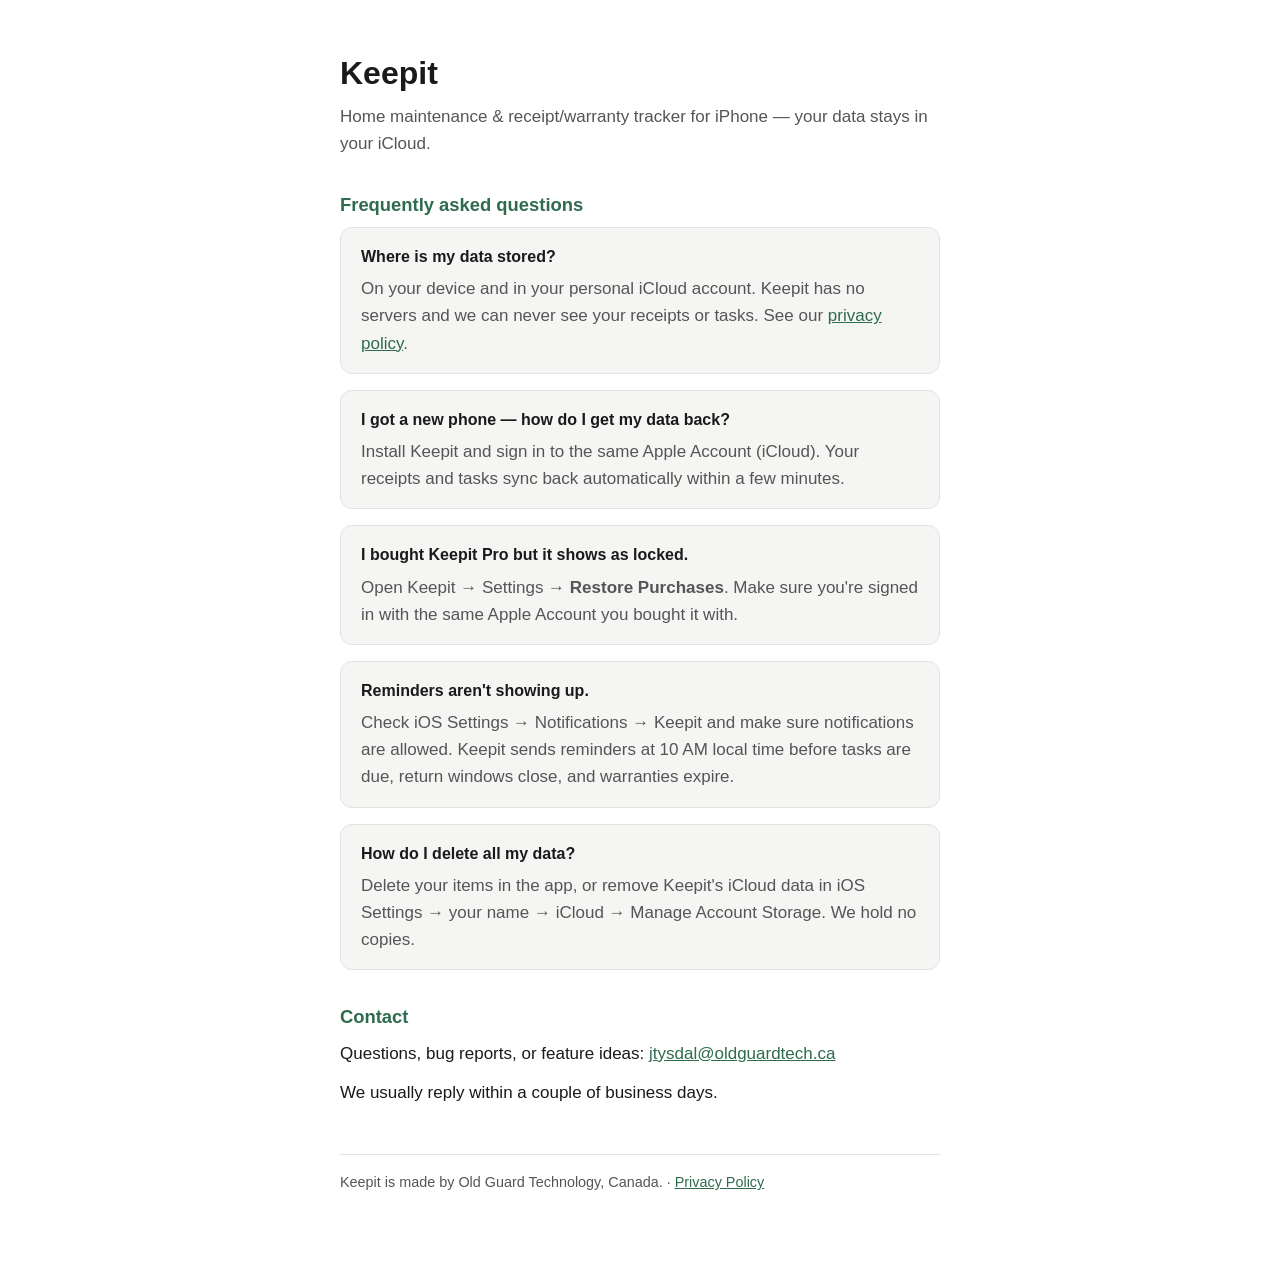
==== index.html @ 856f23ae "Keepit website: support page + privacy policy Co-Authored-By: Claude Fable 5 <noreply@anthropic.com>" ====
<!DOCTYPE html>
<html lang="en">
<head>
<meta charset="utf-8">
<meta name="viewport" content="width=device-width, initial-scale=1">
<title>Keepit — Support</title>
<meta name="description" content="Support for Keepit, the home maintenance and receipt/warranty tracker for iPhone.">
<style>
  :root {
    --bg: #ffffff; --fg: #1a1a1a; --muted: #555; --card: #f5f5f4;
    --accent: #2f6b4f; --border: #e2e2e0;
  }
  @media (prefers-color-scheme: dark) {
    :root { --bg: #131313; --fg: #ececec; --muted: #a0a0a0; --card: #1e1e1e;
            --accent: #6fbf94; --border: #2c2c2c; }
  }
  * { box-sizing: border-box; margin: 0; padding: 0; }
  body { background: var(--bg); color: var(--fg);
         font: 17px/1.6 -apple-system, BlinkMacSystemFont, "Segoe UI", Roboto, sans-serif; }
  main { max-width: 640px; margin: 0 auto; padding: 3rem 1.25rem 4rem; }
  h1 { font-size: 2rem; margin-bottom: .25rem; }
  .tagline { color: var(--muted); margin-bottom: 2rem; }
  h2 { font-size: 1.15rem; margin: 2rem 0 .5rem; color: var(--accent); }
  p { margin-bottom: .75rem; }
  .card { background: var(--card); border: 1px solid var(--border);
          border-radius: 12px; padding: 1rem 1.25rem; margin-bottom: 1rem; }
  .card h3 { font-size: 1rem; margin-bottom: .35rem; }
  .card p { margin-bottom: 0; color: var(--muted); }
  a { color: var(--accent); }
  footer { margin-top: 3rem; padding-top: 1rem; border-top: 1px solid var(--border);
           color: var(--muted); font-size: .9rem; }
</style>
</head>
<body>
<main>
  <h1>Keepit</h1>
  <p class="tagline">Home maintenance &amp; receipt/warranty tracker for iPhone — your data stays in your iCloud.</p>

  <h2>Frequently asked questions</h2>

  <div class="card">
    <h3>Where is my data stored?</h3>
    <p>On your device and in your personal iCloud account. Keepit has no servers and we can never see your receipts or tasks. See our <a href="privacy/">privacy policy</a>.</p>
  </div>

  <div class="card">
    <h3>I got a new phone — how do I get my data back?</h3>
    <p>Install Keepit and sign in to the same Apple Account (iCloud). Your receipts and tasks sync back automatically within a few minutes.</p>
  </div>

  <div class="card">
    <h3>I bought Keepit Pro but it shows as locked.</h3>
    <p>Open Keepit → Settings → <strong>Restore Purchases</strong>. Make sure you're signed in with the same Apple Account you bought it with.</p>
  </div>

  <div class="card">
    <h3>Reminders aren't showing up.</h3>
    <p>Check iOS Settings → Notifications → Keepit and make sure notifications are allowed. Keepit sends reminders at 10&nbsp;AM local time before tasks are due, return windows close, and warranties expire.</p>
  </div>

  <div class="card">
    <h3>How do I delete all my data?</h3>
    <p>Delete your items in the app, or remove Keepit's iCloud data in iOS Settings → your name → iCloud → Manage Account Storage. We hold no copies.</p>
  </div>

  <h2>Contact</h2>
  <p>Questions, bug reports, or feature ideas: <a href="mailto:jtysdal@oldguardtech.ca">jtysdal@oldguardtech.ca</a></p>
  <p>We usually reply within a couple of business days.</p>

  <footer>
    <p>Keepit is made by Old Guard Technology, Canada. · <a href="privacy/">Privacy Policy</a></p>
  </footer>
</main>
</body>
</html>
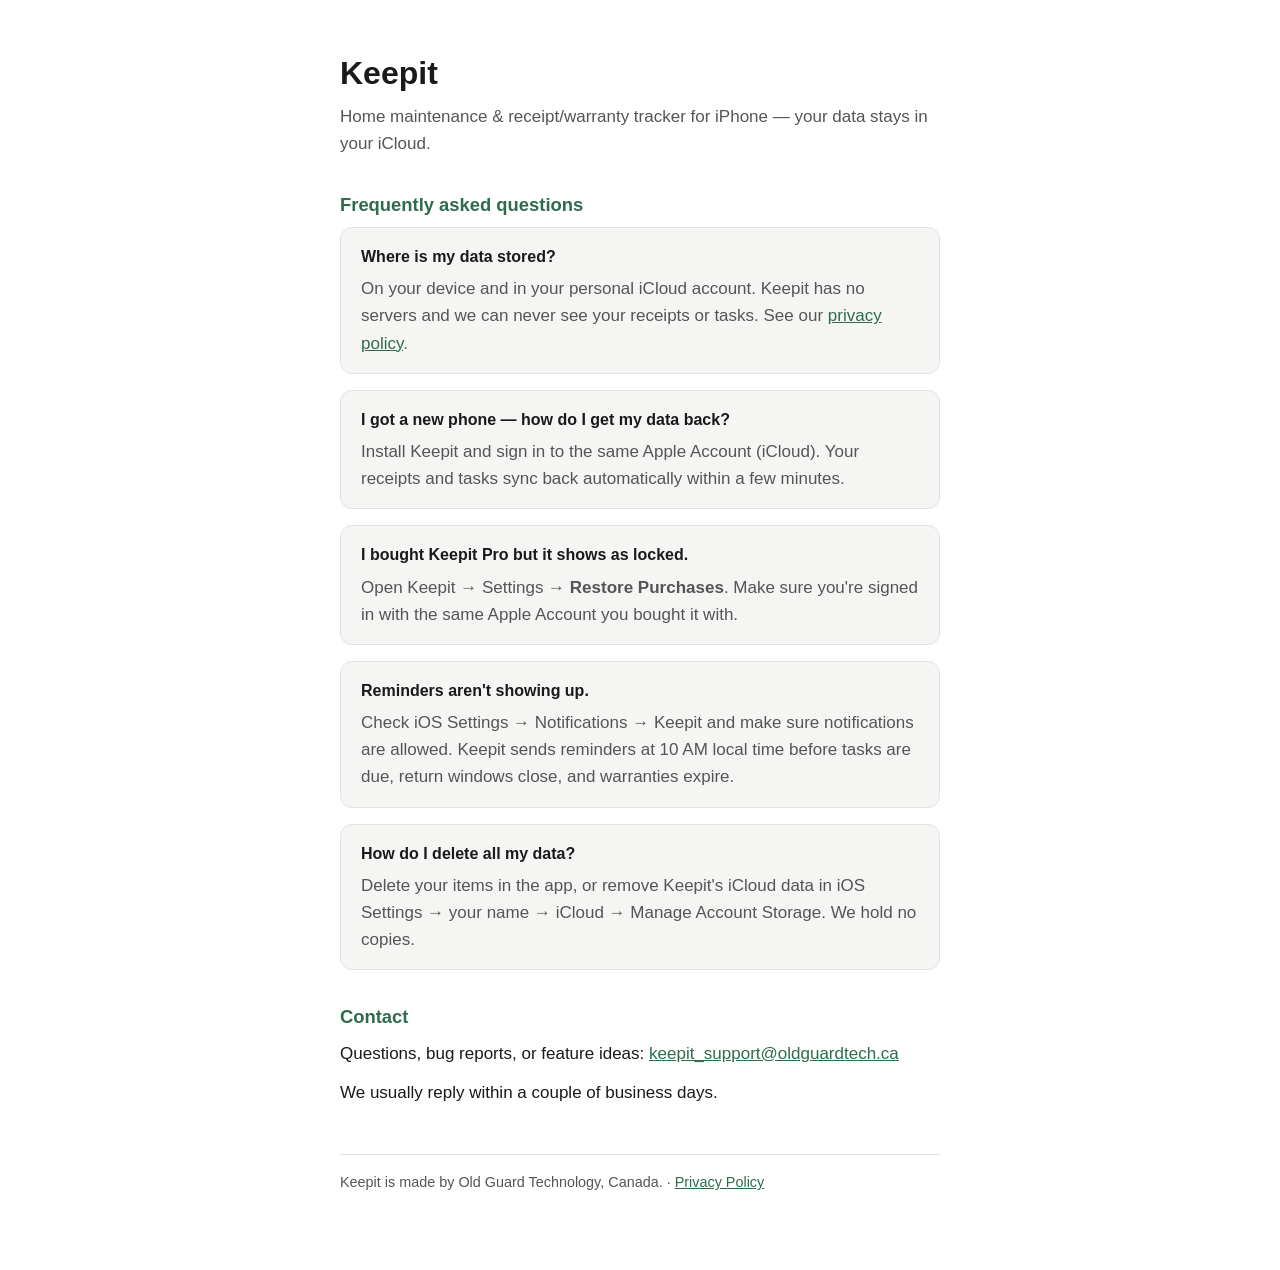
==== commit 46a31eea: "Use dedicated contact emails: privacy@ and keepit_support@ Co-Authored-By: Claude Fable 5 <noreply@a" ====
--- a/index.html
+++ b/index.html
@@ -64,7 +64,7 @@
   </div>
 
   <h2>Contact</h2>
-  <p>Questions, bug reports, or feature ideas: <a href="mailto:jtysdal@oldguardtech.ca">jtysdal@oldguardtech.ca</a></p>
+  <p>Questions, bug reports, or feature ideas: <a href="mailto:keepit_support@oldguardtech.ca">keepit_support@oldguardtech.ca</a></p>
   <p>We usually reply within a couple of business days.</p>
 
   <footer>
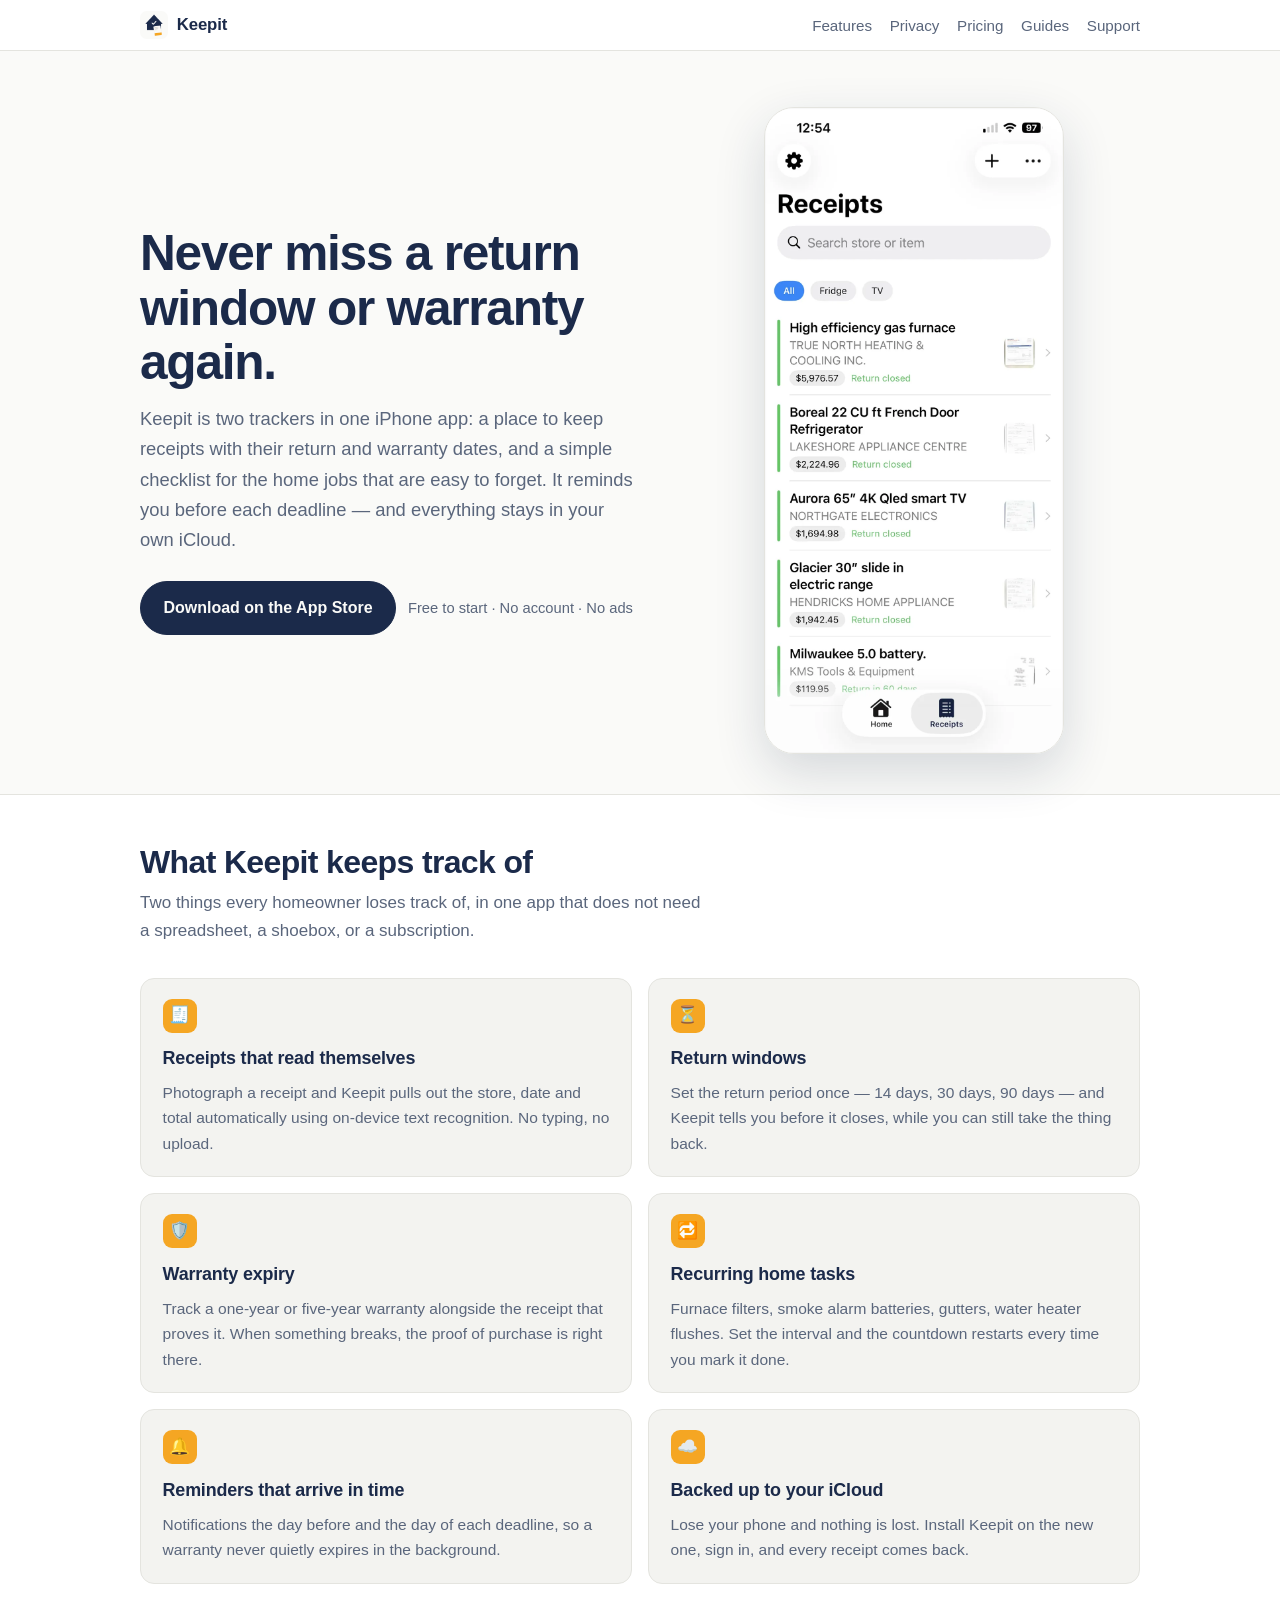
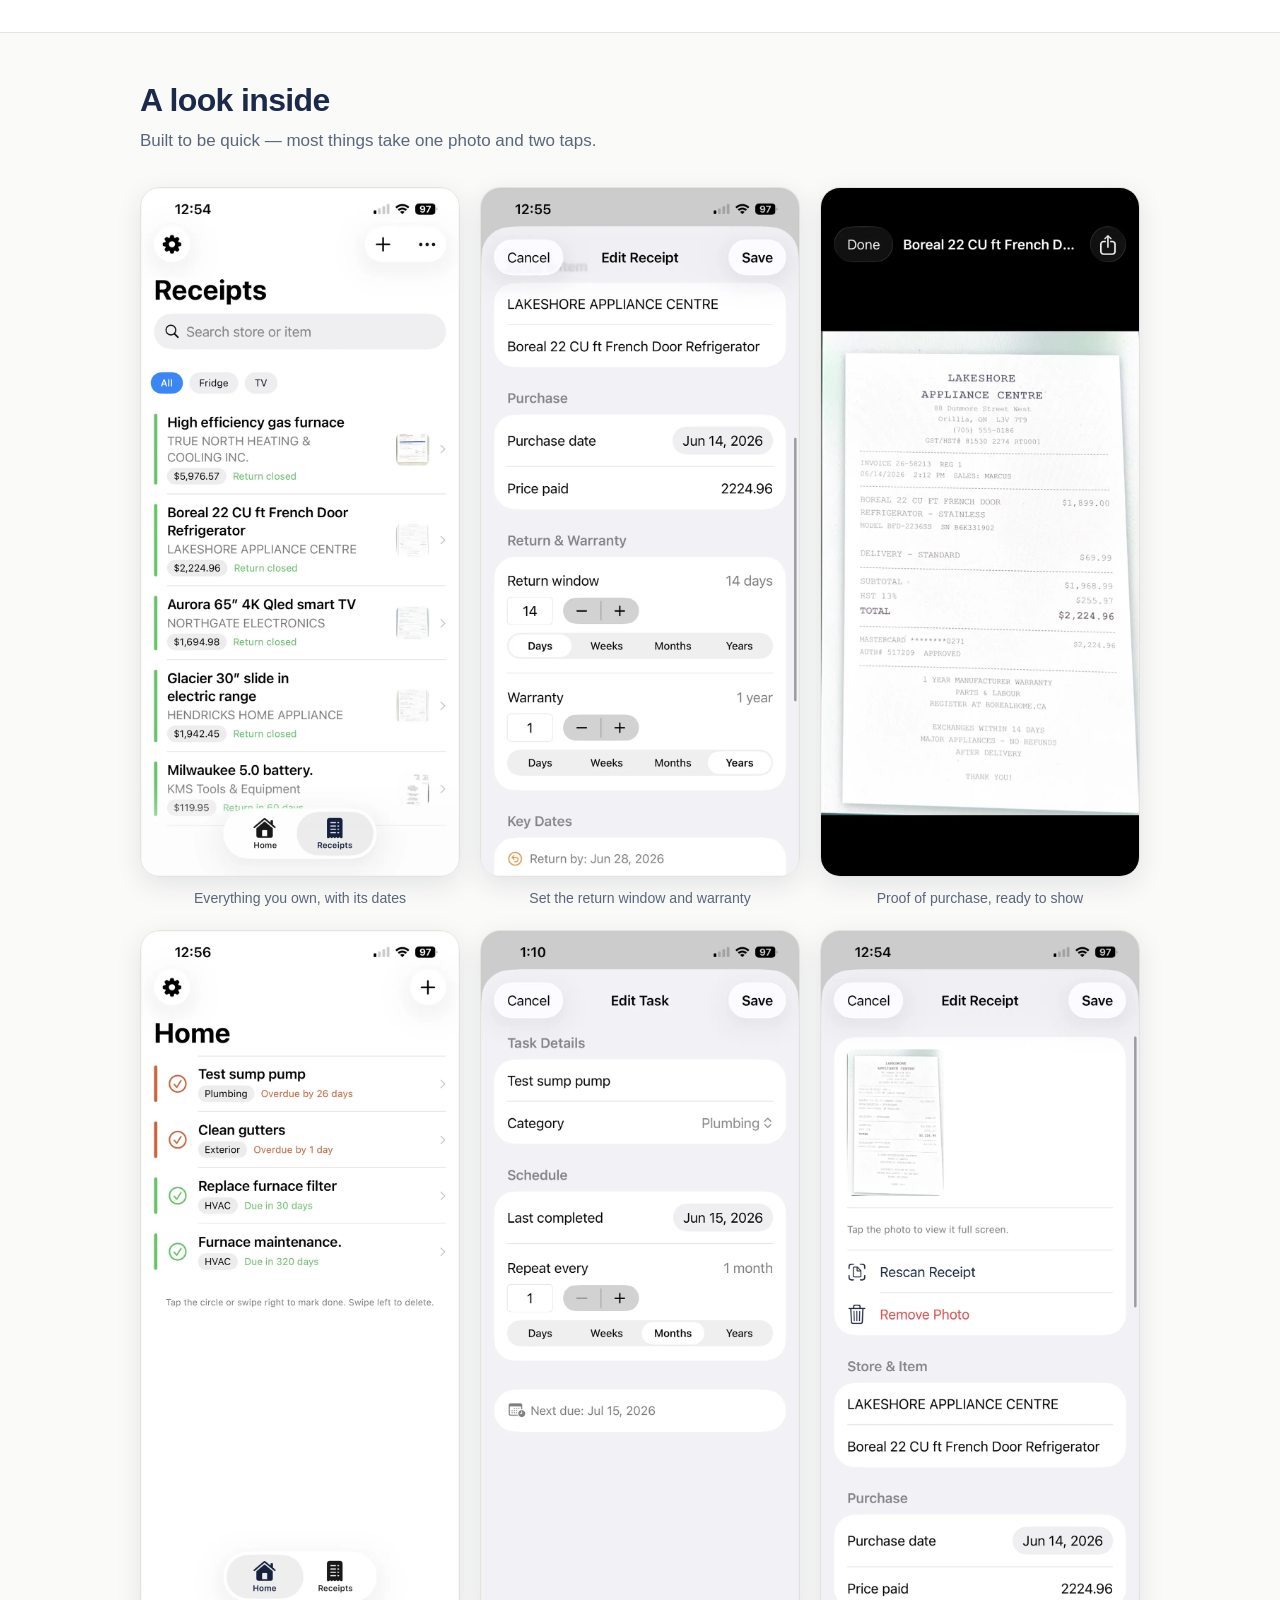
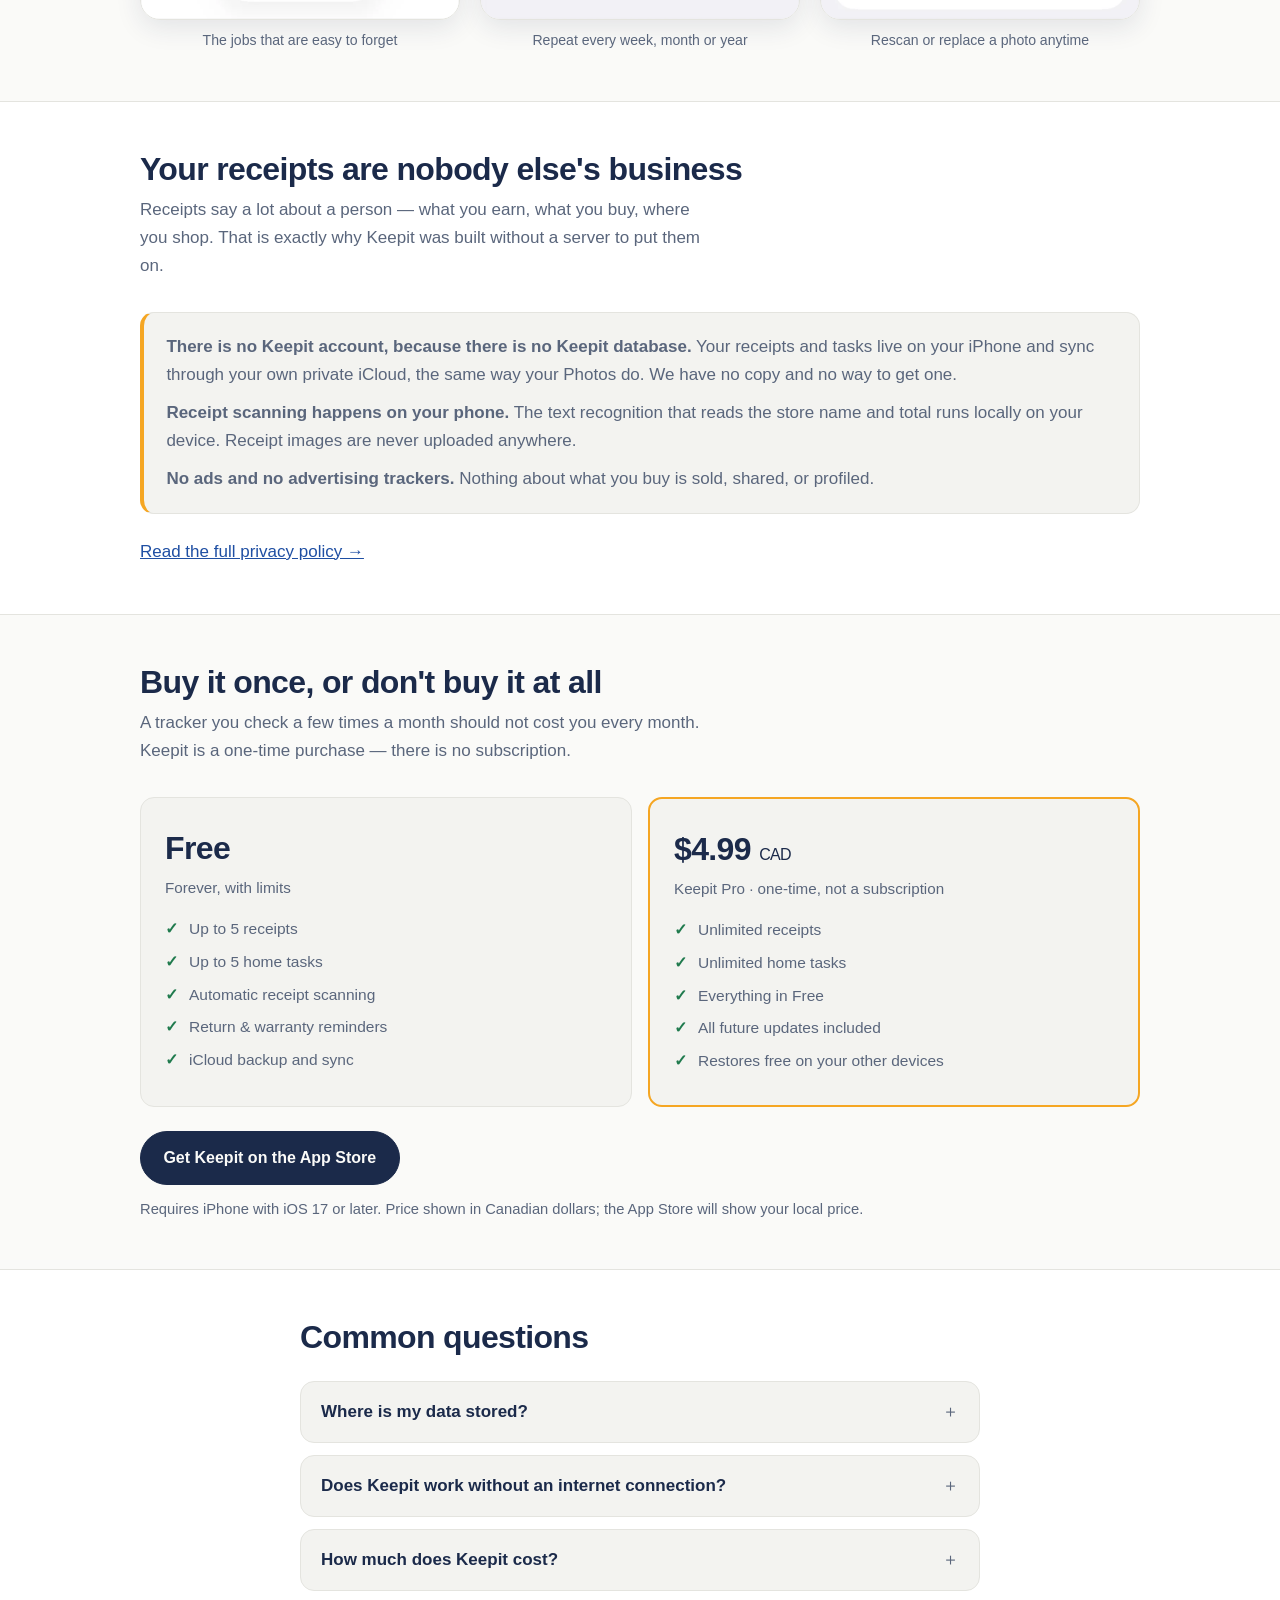
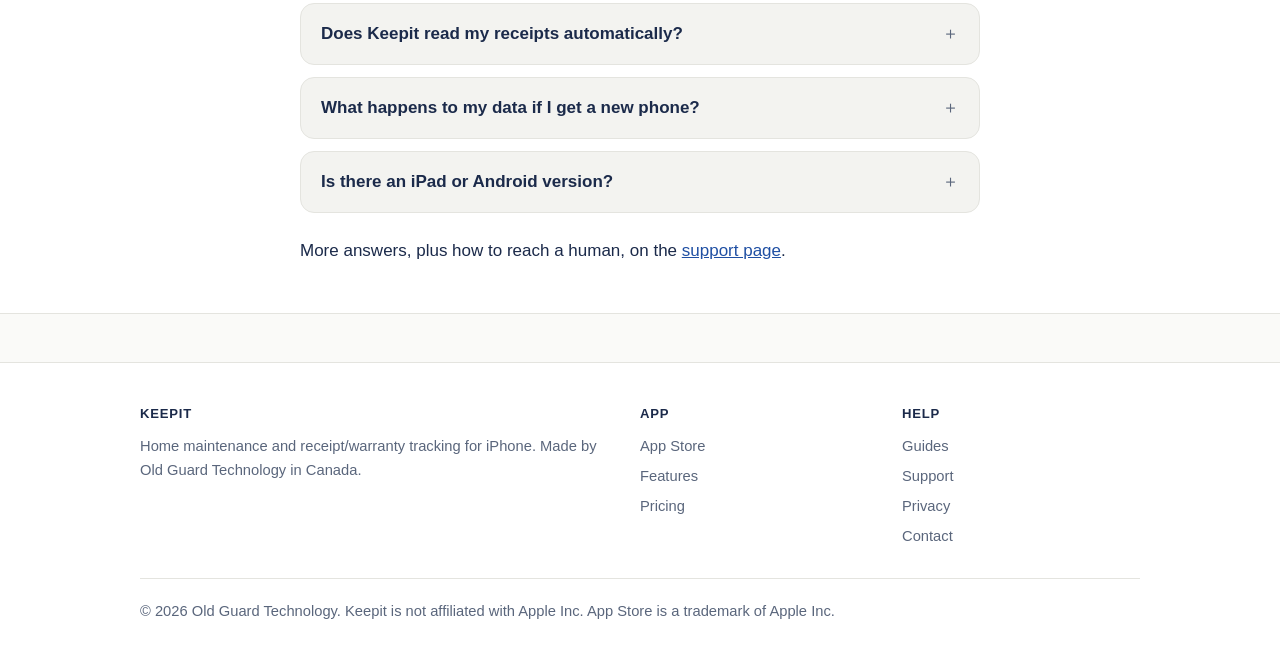
==== commit ba294369: "Rebuild the site as a product landing page with an SEO guides section The site was a single support " ====
--- a/index.html
+++ b/index.html
@@ -3,73 +3,384 @@
 <head>
 <meta charset="utf-8">
 <meta name="viewport" content="width=device-width, initial-scale=1">
-<title>Keepit — Support</title>
-<meta name="description" content="Support for Keepit, the home maintenance and receipt/warranty tracker for iPhone.">
-<style>
-  :root {
-    --bg: #ffffff; --fg: #1a1a1a; --muted: #555; --card: #f5f5f4;
-    --accent: #2f6b4f; --border: #e2e2e0;
-  }
-  @media (prefers-color-scheme: dark) {
-    :root { --bg: #131313; --fg: #ececec; --muted: #a0a0a0; --card: #1e1e1e;
-            --accent: #6fbf94; --border: #2c2c2c; }
-  }
-  * { box-sizing: border-box; margin: 0; padding: 0; }
-  body { background: var(--bg); color: var(--fg);
-         font: 17px/1.6 -apple-system, BlinkMacSystemFont, "Segoe UI", Roboto, sans-serif; }
-  main { max-width: 640px; margin: 0 auto; padding: 3rem 1.25rem 4rem; }
-  h1 { font-size: 2rem; margin-bottom: .25rem; }
-  .tagline { color: var(--muted); margin-bottom: 2rem; }
-  h2 { font-size: 1.15rem; margin: 2rem 0 .5rem; color: var(--accent); }
-  p { margin-bottom: .75rem; }
-  .card { background: var(--card); border: 1px solid var(--border);
-          border-radius: 12px; padding: 1rem 1.25rem; margin-bottom: 1rem; }
-  .card h3 { font-size: 1rem; margin-bottom: .35rem; }
-  .card p { margin-bottom: 0; color: var(--muted); }
-  a { color: var(--accent); }
-  footer { margin-top: 3rem; padding-top: 1rem; border-top: 1px solid var(--border);
-           color: var(--muted); font-size: .9rem; }
-</style>
+
+<title>Keepit — Home Maintenance &amp; Receipt Warranty Tracker for iPhone</title>
+<meta name="description" content="Keepit tracks your receipts, return windows, warranty expiry dates and home maintenance tasks on iPhone — and reminds you before each deadline. Everything stays in your own iCloud. Free to start.">
+<link rel="canonical" href="https://snogix.github.io/keepit-site/">
+
+<meta name="apple-itunes-app" content="app-id=6780991390">
+<meta name="theme-color" content="#1b2a4a">
+
+<meta property="og:type" content="website">
+<meta property="og:site_name" content="Keepit">
+<meta property="og:title" content="Keepit — Home &amp; Receipt Tracker for iPhone">
+<meta property="og:description" content="Snap a receipt, set it, and Keepit reminds you before the return window closes or the warranty runs out. Your data stays in your own iCloud.">
+<meta property="og:url" content="https://snogix.github.io/keepit-site/">
+<meta property="og:image" content="https://snogix.github.io/keepit-site/assets/img/og-image.png">
+<meta property="og:image:width" content="1200">
+<meta property="og:image:height" content="630">
+<meta property="og:image:alt" content="Keepit — Home &amp; Receipt Tracker for iPhone">
+
+<meta name="twitter:card" content="summary_large_image">
+<meta name="twitter:title" content="Keepit — Home &amp; Receipt Tracker for iPhone">
+<meta name="twitter:description" content="Never miss a return window, warranty expiry, or furnace filter again.">
+<meta name="twitter:image" content="https://snogix.github.io/keepit-site/assets/img/og-image.png">
+
+<link rel="icon" href="assets/img/icon-192.png" sizes="192x192">
+<link rel="apple-touch-icon" href="assets/img/icon-180.png">
+<link rel="stylesheet" href="assets/css/site.css">
+
+<script type="application/ld+json">
+{
+  "@context": "https://schema.org",
+  "@graph": [
+    {
+      "@type": "SoftwareApplication",
+      "name": "Keepit: Home & Receipt Tracker",
+      "operatingSystem": "iOS 17.0 or later",
+      "applicationCategory": "ProductivityApplication",
+      "url": "https://apps.apple.com/app/id6780991390",
+      "downloadUrl": "https://apps.apple.com/app/id6780991390",
+      "image": "https://snogix.github.io/keepit-site/assets/img/icon-512.png",
+      "description": "Keepit tracks receipts, return windows, warranty expiry dates and recurring home maintenance tasks on iPhone, with reminders before every deadline. All data is stored in the user's own iCloud account.",
+      "offers": [
+        { "@type": "Offer", "price": "0", "priceCurrency": "CAD", "name": "Free" },
+        { "@type": "Offer", "price": "4.99", "priceCurrency": "CAD", "name": "Keepit Pro (one-time)" }
+      ],
+      "author": {
+        "@type": "Organization",
+        "name": "Old Guard Technology",
+        "url": "https://snogix.github.io/keepit-site/"
+      }
+    },
+    {
+      "@type": "FAQPage",
+      "mainEntity": [
+        {
+          "@type": "Question",
+          "name": "Where is my data stored?",
+          "acceptedAnswer": { "@type": "Answer", "text": "On your iPhone and in your own private iCloud account. Keepit has no servers and no accounts, so nobody else - including us - can see your receipts or tasks." }
+        },
+        {
+          "@type": "Question",
+          "name": "Does Keepit work without an internet connection?",
+          "acceptedAnswer": { "@type": "Answer", "text": "Yes. Everything is stored on your device first. iCloud sync and backup happen whenever you are back online." }
+        },
+        {
+          "@type": "Question",
+          "name": "How much does Keepit cost?",
+          "acceptedAnswer": { "@type": "Answer", "text": "Keepit is free for up to 5 receipts and 5 home tasks. Keepit Pro removes both limits for a single one-time purchase of $4.99 CAD - there is no subscription." }
+        },
+        {
+          "@type": "Question",
+          "name": "Does Keepit read my receipts automatically?",
+          "acceptedAnswer": { "@type": "Answer", "text": "Yes. Photograph a receipt and Keepit uses on-device text recognition to pull out the store name, date and total. The scanning happens entirely on your iPhone - no image is ever uploaded." }
+        },
+        {
+          "@type": "Question",
+          "name": "What happens to my data if I get a new phone?",
+          "acceptedAnswer": { "@type": "Answer", "text": "Install Keepit and sign in to the same Apple Account. Your receipts and tasks sync back down from iCloud automatically within a few minutes." }
+        }
+      ]
+    }
+  ]
+}
+</script>
 </head>
 <body>
-<main>
-  <h1>Keepit</h1>
-  <p class="tagline">Home maintenance &amp; receipt/warranty tracker for iPhone — your data stays in your iCloud.</p>
-
-  <h2>Frequently asked questions</h2>
-
-  <div class="card">
-    <h3>Where is my data stored?</h3>
-    <p>On your device and in your personal iCloud account. Keepit has no servers and we can never see your receipts or tasks. See our <a href="privacy/">privacy policy</a>.</p>
+<a class="skip" href="#main">Skip to content</a>
+
+<header class="site-header">
+  <div class="wrap-wide">
+    <a class="brand" href="./">
+      <img src="assets/img/icon-192.png" alt="" width="28" height="28">
+      Keepit
+    </a>
+    <nav class="site-nav" aria-label="Main">
+      <a href="#features">Features</a>
+      <a href="#privacy">Privacy</a>
+      <a href="#pricing">Pricing</a>
+      <a href="guides/">Guides</a>
+      <a href="support/">Support</a>
+    </nav>
   </div>
-
-  <div class="card">
-    <h3>I got a new phone — how do I get my data back?</h3>
-    <p>Install Keepit and sign in to the same Apple Account (iCloud). Your receipts and tasks sync back automatically within a few minutes.</p>
+</header>
+
+<main id="main">
+
+  <!-- ================= HERO ================= -->
+  <div class="hero">
+    <div class="wrap-wide hero-grid">
+      <div>
+        <h1>Never miss a return window or warranty again.</h1>
+        <p class="lede">
+          Keepit is two trackers in one iPhone app: a place to keep receipts with
+          their return and warranty dates, and a simple checklist for the home jobs
+          that are easy to forget. It reminds you before each deadline — and
+          everything stays in your own iCloud.
+        </p>
+        <div class="btn-row">
+          <a class="btn" href="https://apps.apple.com/app/id6780991390">Download on the App Store</a>
+          <span class="price-note">Free to start · No account · No ads</span>
+        </div>
+      </div>
+      <div>
+        <img class="hero-shot" src="assets/img/01-receipt-list.webp"
+             width="900" height="1947" fetchpriority="high"
+             alt="The Keepit receipts screen, listing a furnace, refrigerator, TV and range with prices and return status.">
+      </div>
+    </div>
   </div>
 
-  <div class="card">
-    <h3>I bought Keepit Pro but it shows as locked.</h3>
-    <p>Open Keepit → Settings → <strong>Restore Purchases</strong>. Make sure you're signed in with the same Apple Account you bought it with.</p>
+  <!-- ================= FEATURES ================= -->
+  <section id="features" class="section-alt">
+    <div class="wrap-wide">
+      <h2>What Keepit keeps track of</h2>
+      <p class="section-lede">
+        Two things every homeowner loses track of, in one app that does not need a
+        spreadsheet, a shoebox, or a subscription.
+      </p>
+
+      <div class="features">
+        <div class="feature">
+          <div class="ico" aria-hidden="true">🧾</div>
+          <h3>Receipts that read themselves</h3>
+          <p>Photograph a receipt and Keepit pulls out the store, date and total
+             automatically using on-device text recognition. No typing, no upload.</p>
+        </div>
+        <div class="feature">
+          <div class="ico" aria-hidden="true">⏳</div>
+          <h3>Return windows</h3>
+          <p>Set the return period once — 14 days, 30 days, 90 days — and Keepit
+             tells you before it closes, while you can still take the thing back.</p>
+        </div>
+        <div class="feature">
+          <div class="ico" aria-hidden="true">🛡️</div>
+          <h3>Warranty expiry</h3>
+          <p>Track a one-year or five-year warranty alongside the receipt that
+             proves it. When something breaks, the proof of purchase is right there.</p>
+        </div>
+        <div class="feature">
+          <div class="ico" aria-hidden="true">🔁</div>
+          <h3>Recurring home tasks</h3>
+          <p>Furnace filters, smoke alarm batteries, gutters, water heater flushes.
+             Set the interval and the countdown restarts every time you mark it done.</p>
+        </div>
+        <div class="feature">
+          <div class="ico" aria-hidden="true">🔔</div>
+          <h3>Reminders that arrive in time</h3>
+          <p>Notifications the day before and the day of each deadline, so a warranty
+             never quietly expires in the background.</p>
+        </div>
+        <div class="feature">
+          <div class="ico" aria-hidden="true">☁️</div>
+          <h3>Backed up to your iCloud</h3>
+          <p>Lose your phone and nothing is lost. Install Keepit on the new one, sign
+             in, and every receipt comes back.</p>
+        </div>
+      </div>
+    </div>
+  </section>
+
+  <!-- ================= SCREENSHOTS ================= -->
+  <section>
+    <div class="wrap-wide">
+      <h2>A look inside</h2>
+      <p class="section-lede">Built to be quick — most things take one photo and two taps.</p>
+
+      <div class="shots">
+        <figure class="shot">
+          <img src="assets/img/01-receipt-list.webp" width="900" height="1947" loading="lazy"
+               alt="Receipt list showing purchases with prices and return status.">
+          <figcaption>Everything you own, with its dates</figcaption>
+        </figure>
+        <figure class="shot">
+          <img src="assets/img/05-warranty-return.webp" width="900" height="1947" loading="lazy"
+               alt="Editing a receipt to set a 14 day return window and a one year warranty.">
+          <figcaption>Set the return window and warranty</figcaption>
+        </figure>
+        <figure class="shot">
+          <img src="assets/img/02-proof-of-purchase-viewer.webp" width="900" height="1947" loading="lazy"
+               alt="Full screen receipt photo viewer showing a scanned store receipt.">
+          <figcaption>Proof of purchase, ready to show</figcaption>
+        </figure>
+        <figure class="shot">
+          <img src="assets/img/03-home-tasks.webp" width="900" height="1947" loading="lazy"
+               alt="Home maintenance task list showing sump pump, gutters and furnace filter jobs.">
+          <figcaption>The jobs that are easy to forget</figcaption>
+        </figure>
+        <figure class="shot">
+          <img src="assets/img/06-recurrence-picker.webp" width="900" height="1947" loading="lazy"
+               alt="Choosing how often a task repeats, in days, weeks, months or years.">
+          <figcaption>Repeat every week, month or year</figcaption>
+        </figure>
+        <figure class="shot">
+          <img src="assets/img/04-receipt-photo-rescan.webp" width="900" height="1947" loading="lazy"
+               alt="Rescanning the photo attached to a saved receipt.">
+          <figcaption>Rescan or replace a photo anytime</figcaption>
+        </figure>
+      </div>
+    </div>
+  </section>
+
+  <!-- ================= PRIVACY ================= -->
+  <section id="privacy" class="section-alt">
+    <div class="wrap-wide">
+      <h2>Your receipts are nobody else's business</h2>
+      <p class="section-lede">
+        Receipts say a lot about a person — what you earn, what you buy, where you
+        shop. That is exactly why Keepit was built without a server to put them on.
+      </p>
+
+      <div class="callout">
+        <p><strong>There is no Keepit account, because there is no Keepit database.</strong>
+           Your receipts and tasks live on your iPhone and sync through your own
+           private iCloud, the same way your Photos do. We have no copy and no way
+           to get one.</p>
+        <p><strong>Receipt scanning happens on your phone.</strong> The text
+           recognition that reads the store name and total runs locally on your
+           device. Receipt images are never uploaded anywhere.</p>
+        <p><strong>No ads and no advertising trackers.</strong> Nothing about what
+           you buy is sold, shared, or profiled.</p>
+      </div>
+
+      <p><a href="privacy/">Read the full privacy policy →</a></p>
+    </div>
+  </section>
+
+  <!-- ================= PRICING ================= -->
+  <section id="pricing">
+    <div class="wrap-wide">
+      <h2>Buy it once, or don't buy it at all</h2>
+      <p class="section-lede">
+        A tracker you check a few times a month should not cost you every month.
+        Keepit is a one-time purchase — there is no subscription.
+      </p>
+
+      <div class="tiers">
+        <div class="tier">
+          <div class="amount">Free</div>
+          <div class="per">Forever, with limits</div>
+          <ul>
+            <li>Up to 5 receipts</li>
+            <li>Up to 5 home tasks</li>
+            <li>Automatic receipt scanning</li>
+            <li>Return &amp; warranty reminders</li>
+            <li>iCloud backup and sync</li>
+          </ul>
+        </div>
+        <div class="tier featured">
+          <div class="amount">$4.99 <span style="font-size:1rem;font-weight:500;">CAD</span></div>
+          <div class="per">Keepit Pro · one-time, not a subscription</div>
+          <ul>
+            <li>Unlimited receipts</li>
+            <li>Unlimited home tasks</li>
+            <li>Everything in Free</li>
+            <li>All future updates included</li>
+            <li>Restores free on your other devices</li>
+          </ul>
+        </div>
+      </div>
+
+      <p style="margin-top:1.5rem;">
+        <a class="btn" href="https://apps.apple.com/app/id6780991390">Get Keepit on the App Store</a>
+      </p>
+      <p class="price-note" style="margin-top:.75rem;">
+        Requires iPhone with iOS 17 or later. Price shown in Canadian dollars; the
+        App Store will show your local price.
+      </p>
+    </div>
+  </section>
+
+  <!-- ================= FAQ ================= -->
+  <section class="section-alt">
+    <div class="wrap">
+      <h2>Common questions</h2>
+      <div class="faq" style="margin-top:1.5rem;">
+
+        <details>
+          <summary>Where is my data stored?</summary>
+          <div class="body"><p>On your iPhone and in your own private iCloud account.
+            Keepit has no servers and no accounts, so nobody else — including us —
+            can see your receipts or tasks.</p></div>
+        </details>
+
+        <details>
+          <summary>Does Keepit work without an internet connection?</summary>
+          <div class="body"><p>Yes. Everything is stored on your device first.
+            iCloud sync and backup happen whenever you are back online.</p></div>
+        </details>
+
+        <details>
+          <summary>How much does Keepit cost?</summary>
+          <div class="body"><p>Keepit is free for up to 5 receipts and 5 home tasks.
+            Keepit Pro removes both limits for a single one-time purchase of $4.99 CAD.
+            There is no subscription and no recurring charge.</p></div>
+        </details>
+
+        <details>
+          <summary>Does Keepit read my receipts automatically?</summary>
+          <div class="body"><p>Yes. Photograph a receipt and Keepit uses on-device
+            text recognition to pull out the store name, date and total. The scanning
+            happens entirely on your iPhone — no image is ever uploaded. You can
+            always correct anything it gets wrong.</p></div>
+        </details>
+
+        <details>
+          <summary>What happens to my data if I get a new phone?</summary>
+          <div class="body"><p>Install Keepit and sign in to the same Apple Account.
+            Your receipts and tasks sync back down from iCloud automatically within a
+            few minutes.</p></div>
+        </details>
+
+        <details>
+          <summary>Is there an iPad or Android version?</summary>
+          <div class="body"><p>Keepit is iPhone-only today. iPad support is the next
+            major update. There is no Android version planned — Keepit relies on
+            iCloud and Apple's on-device text recognition to keep your data private.</p></div>
+        </details>
+
+      </div>
+      <p style="margin-top:1.5rem;">
+        More answers, plus how to reach a human, on the
+        <a href="support/">support page</a>.
+      </p>
+    </div>
+  </section>
+
+</main>
+
+<footer class="site-footer">
+  <div class="wrap-wide">
+    <div class="cols">
+      <div>
+        <h4>Keepit</h4>
+        <p>Home maintenance and receipt/warranty tracking for iPhone.
+           Made by Old Guard Technology in Canada.</p>
+      </div>
+      <div>
+        <h4>App</h4>
+        <ul>
+          <li><a href="https://apps.apple.com/app/id6780991390">App Store</a></li>
+          <li><a href="#features">Features</a></li>
+          <li><a href="#pricing">Pricing</a></li>
+        </ul>
+      </div>
+      <div>
+        <h4>Help</h4>
+        <ul>
+          <li><a href="guides/">Guides</a></li>
+          <li><a href="support/">Support</a></li>
+          <li><a href="privacy/">Privacy</a></li>
+          <li><a href="mailto:keepit_support@oldguardtech.ca">Contact</a></li>
+        </ul>
+      </div>
+    </div>
+    <div class="legal">
+      <p>© 2026 Old Guard Technology. Keepit is not affiliated with Apple Inc.
+         App Store is a trademark of Apple Inc.</p>
+    </div>
   </div>
-
-  <div class="card">
-    <h3>Reminders aren't showing up.</h3>
-    <p>Check iOS Settings → Notifications → Keepit and make sure notifications are allowed. Keepit sends reminders at 10&nbsp;AM local time before tasks are due, return windows close, and warranties expire.</p>
-  </div>
-
-  <div class="card">
-    <h3>How do I delete all my data?</h3>
-    <p>Delete your items in the app, or remove Keepit's iCloud data in iOS Settings → your name → iCloud → Manage Account Storage. We hold no copies.</p>
-  </div>
-
-  <h2>Contact</h2>
-  <p>Questions, bug reports, or feature ideas: <a href="mailto:keepit_support@oldguardtech.ca">keepit_support@oldguardtech.ca</a></p>
-  <p>We usually reply within a couple of business days.</p>
-
-  <footer>
-    <p>Keepit is made by Old Guard Technology, Canada. · <a href="privacy/">Privacy Policy</a></p>
-  </footer>
-</main>
+</footer>
 </body>
 </html>
--- a/assets/css/site.css
+++ b/assets/css/site.css
@@ -0,0 +1,261 @@
+/* Keepit — shared stylesheet
+   Palette sampled from the app icon: navy #1b2a4a, amber #f5a623, paper #fafaf8 */
+
+:root {
+  --paper:   #fafaf8;
+  --surface: #ffffff;
+  --card:    #f3f3f0;
+  --border:  #e4e4df;
+  --navy:    #1b2a4a;
+  --fg:      #1b2a4a;
+  --muted:   #5a667c;
+  --amber:   #f5a623;
+  --link:    #1f4fa3;
+  --ok:      #1f7a4d;
+  --radius:  14px;
+  --maxw:    720px;
+}
+
+@media (prefers-color-scheme: dark) {
+  :root {
+    --paper:   #12161f;
+    --surface: #171c27;
+    --card:    #1c2230;
+    --border:  #2a3242;
+    --navy:    #e8ecf4;
+    --fg:      #e8ecf4;
+    --muted:   #9aa6bd;
+    --amber:   #f5a623;
+    --link:    #7fb0ff;
+    --ok:      #5fc98d;
+  }
+}
+
+* { box-sizing: border-box; margin: 0; padding: 0; }
+
+html { -webkit-text-size-adjust: 100%; scroll-behavior: smooth; }
+
+body {
+  background: var(--paper);
+  color: var(--fg);
+  font: 17px/1.65 -apple-system, BlinkMacSystemFont, "Segoe UI", Roboto,
+        "Helvetica Neue", Arial, sans-serif;
+  text-rendering: optimizeLegibility;
+}
+
+img { max-width: 100%; height: auto; display: block; }
+a { color: var(--link); }
+a:hover { text-decoration: none; }
+
+.wrap { max-width: var(--maxw); margin: 0 auto; padding: 0 1.25rem; }
+.wrap-wide { max-width: 1040px; margin: 0 auto; padding: 0 1.25rem; }
+
+/* ---------- site header ---------- */
+.site-header {
+  border-bottom: 1px solid var(--border);
+  background: var(--surface);
+  position: sticky; top: 0; z-index: 20;
+}
+.site-header .wrap-wide {
+  display: flex; align-items: center; gap: 1rem;
+  padding-top: .7rem; padding-bottom: .7rem;
+}
+.brand {
+  display: flex; align-items: center; gap: .55rem;
+  font-weight: 700; color: var(--navy); text-decoration: none;
+  font-size: 1.05rem; letter-spacing: -.01em;
+}
+.brand img { width: 28px; height: 28px; border-radius: 7px; }
+.site-nav { margin-left: auto; display: flex; gap: 1.1rem; flex-wrap: wrap; }
+.site-nav a {
+  color: var(--muted); text-decoration: none; font-size: .95rem; font-weight: 500;
+}
+.site-nav a:hover, .site-nav a[aria-current="page"] { color: var(--fg); }
+
+/* ---------- hero ---------- */
+.hero { padding: 3.5rem 0 2.5rem; }
+.hero-grid {
+  display: grid; grid-template-columns: 1fr; gap: 2.5rem; align-items: center;
+}
+@media (min-width: 860px) {
+  .hero-grid { grid-template-columns: 1.05fr .95fr; gap: 3rem; }
+}
+.hero h1 {
+  font-size: clamp(2.1rem, 5.5vw, 3.1rem);
+  line-height: 1.1; letter-spacing: -.025em; margin-bottom: .9rem;
+}
+.hero .lede { font-size: 1.15rem; color: var(--muted); margin-bottom: 1.6rem; }
+.hero-shot {
+  border-radius: 30px; border: 1px solid var(--border);
+  box-shadow: 0 18px 50px rgba(27,42,74,.16);
+  max-width: 300px; margin: 0 auto;
+}
+
+/* ---------- buttons ---------- */
+.btn-row { display: flex; flex-wrap: wrap; gap: .75rem; align-items: center; }
+.btn {
+  display: inline-flex; align-items: center; gap: .5rem;
+  background: var(--navy); color: var(--paper);
+  padding: .8rem 1.4rem; border-radius: 999px;
+  font-weight: 600; text-decoration: none; font-size: 1rem;
+  border: 1px solid var(--navy); transition: transform .12s ease, opacity .12s ease;
+}
+.btn:hover { transform: translateY(-1px); opacity: .93; }
+.btn-ghost {
+  background: transparent; color: var(--fg); border-color: var(--border);
+}
+.price-note { color: var(--muted); font-size: .92rem; }
+
+/* ---------- sections ---------- */
+section { padding: 3rem 0; }
+.section-alt { background: var(--surface); border-block: 1px solid var(--border); }
+h2 {
+  font-size: clamp(1.5rem, 3.5vw, 2rem); letter-spacing: -.02em;
+  margin-bottom: .5rem; line-height: 1.2;
+}
+.section-lede { color: var(--muted); margin-bottom: 2rem; max-width: 60ch; }
+h3 { font-size: 1.12rem; margin-bottom: .4rem; letter-spacing: -.01em; }
+
+/* ---------- feature grid ---------- */
+.features { display: grid; gap: 1rem; grid-template-columns: 1fr; }
+@media (min-width: 700px) { .features { grid-template-columns: 1fr 1fr; } }
+.feature {
+  background: var(--card); border: 1px solid var(--border);
+  border-radius: var(--radius); padding: 1.25rem 1.35rem;
+}
+.feature .ico {
+  width: 34px; height: 34px; border-radius: 9px; margin-bottom: .7rem;
+  background: var(--amber); display: grid; place-items: center;
+  font-size: 1.05rem; line-height: 1;
+}
+.feature p { color: var(--muted); font-size: .97rem; }
+
+/* ---------- screenshot strip ---------- */
+.shots {
+  display: grid; gap: 1.25rem; grid-template-columns: repeat(2, 1fr);
+}
+@media (min-width: 760px) { .shots { grid-template-columns: repeat(3, 1fr); } }
+.shot figcaption {
+  color: var(--muted); font-size: .88rem; margin-top: .6rem; text-align: center;
+}
+.shot img {
+  border-radius: 20px; border: 1px solid var(--border);
+  box-shadow: 0 8px 26px rgba(27,42,74,.10);
+}
+
+/* ---------- privacy callout ---------- */
+.callout {
+  background: var(--card); border: 1px solid var(--border);
+  border-left: 4px solid var(--amber);
+  border-radius: var(--radius); padding: 1.25rem 1.4rem; margin: 1.5rem 0;
+}
+.callout p { color: var(--muted); }
+.callout p + p { margin-top: .6rem; }
+
+/* ---------- pricing ---------- */
+.tiers { display: grid; gap: 1rem; grid-template-columns: 1fr; }
+@media (min-width: 700px) { .tiers { grid-template-columns: 1fr 1fr; } }
+.tier {
+  background: var(--card); border: 1px solid var(--border);
+  border-radius: var(--radius); padding: 1.5rem;
+}
+.tier.featured { border-color: var(--amber); border-width: 2px; }
+.tier .amount { font-size: 2rem; font-weight: 700; letter-spacing: -.02em; }
+.tier .per { color: var(--muted); font-size: .95rem; margin-bottom: 1rem; }
+.tier ul { list-style: none; }
+.tier li { padding-left: 1.5rem; position: relative; margin-bottom: .45rem;
+           color: var(--muted); font-size: .97rem; }
+.tier li::before {
+  content: "✓"; position: absolute; left: 0; color: var(--ok); font-weight: 700;
+}
+
+/* ---------- FAQ ---------- */
+.faq details {
+  border: 1px solid var(--border); border-radius: var(--radius);
+  background: var(--card); margin-bottom: .75rem; overflow: hidden;
+}
+.faq summary {
+  cursor: pointer; padding: 1rem 1.25rem; font-weight: 600; list-style: none;
+}
+.faq summary::-webkit-details-marker { display: none; }
+.faq summary::after { content: "＋"; float: right; color: var(--muted); font-weight: 400; }
+.faq details[open] summary::after { content: "－"; }
+.faq .body { padding: 0 1.25rem 1.1rem; color: var(--muted); }
+.faq .body p + p { margin-top: .6rem; }
+
+/* ---------- article / prose ---------- */
+.prose { padding: 2.5rem 0 3rem; }
+.prose h1 {
+  font-size: clamp(1.8rem, 4.5vw, 2.5rem); line-height: 1.15;
+  letter-spacing: -.025em; margin-bottom: .6rem;
+}
+.prose .meta { color: var(--muted); font-size: .9rem; margin-bottom: 2rem; }
+.prose h2 { font-size: 1.4rem; margin: 2.2rem 0 .6rem; }
+.prose h3 { font-size: 1.1rem; margin: 1.6rem 0 .4rem; }
+.prose p, .prose li { color: var(--fg); }
+.prose p { margin-bottom: 1rem; }
+.prose ul, .prose ol { margin: 0 0 1rem 1.3rem; }
+.prose li { margin-bottom: .4rem; }
+.prose table {
+  width: 100%; border-collapse: collapse; margin: 1.2rem 0; font-size: .95rem;
+  display: block; overflow-x: auto; white-space: nowrap;
+}
+@media (min-width: 640px) { .prose table { display: table; white-space: normal; } }
+.prose th, .prose td {
+  text-align: left; padding: .6rem .8rem; border-bottom: 1px solid var(--border);
+}
+.prose th { font-weight: 600; background: var(--card); }
+.prose blockquote {
+  border-left: 3px solid var(--amber); padding-left: 1rem;
+  color: var(--muted); margin: 1.2rem 0;
+}
+
+/* in-article app plug */
+.plug {
+  background: var(--card); border: 1px solid var(--border);
+  border-radius: var(--radius); padding: 1.3rem 1.4rem; margin: 2rem 0;
+  display: flex; gap: 1rem; align-items: flex-start;
+}
+.plug img { width: 46px; height: 46px; border-radius: 11px; flex-shrink: 0; }
+.plug h3 { margin-bottom: .3rem; font-size: 1.02rem; }
+.plug p { color: var(--muted); font-size: .95rem; margin-bottom: .7rem; }
+.plug a { font-weight: 600; }
+
+/* ---------- guide index cards ---------- */
+.guide-list { display: grid; gap: 1rem; grid-template-columns: 1fr; }
+@media (min-width: 720px) { .guide-list { grid-template-columns: 1fr 1fr; } }
+.guide-card {
+  display: block; text-decoration: none; color: inherit;
+  background: var(--card); border: 1px solid var(--border);
+  border-radius: var(--radius); padding: 1.2rem 1.35rem;
+  transition: border-color .12s ease, transform .12s ease;
+}
+.guide-card:hover { border-color: var(--amber); transform: translateY(-2px); }
+.guide-card h3 { margin-bottom: .35rem; }
+.guide-card p { color: var(--muted); font-size: .94rem; }
+
+/* ---------- footer ---------- */
+.site-footer {
+  border-top: 1px solid var(--border); background: var(--surface);
+  padding: 2.5rem 0; margin-top: 3rem; color: var(--muted); font-size: .92rem;
+}
+.site-footer .cols {
+  display: grid; gap: 1.5rem; grid-template-columns: 1fr;
+  margin-bottom: 1.5rem;
+}
+@media (min-width: 640px) { .site-footer .cols { grid-template-columns: 2fr 1fr 1fr; } }
+.site-footer h4 {
+  font-size: .82rem; text-transform: uppercase; letter-spacing: .06em;
+  color: var(--fg); margin-bottom: .6rem;
+}
+.site-footer ul { list-style: none; }
+.site-footer li { margin-bottom: .35rem; }
+.site-footer a { color: var(--muted); text-decoration: none; }
+.site-footer a:hover { color: var(--fg); text-decoration: underline; }
+.site-footer .legal { padding-top: 1.25rem; border-top: 1px solid var(--border); }
+
+.skip {
+  position: absolute; left: -9999px; top: 0;
+  background: var(--navy); color: var(--paper); padding: .6rem 1rem; z-index: 50;
+}
+.skip:focus { left: .5rem; top: .5rem; }
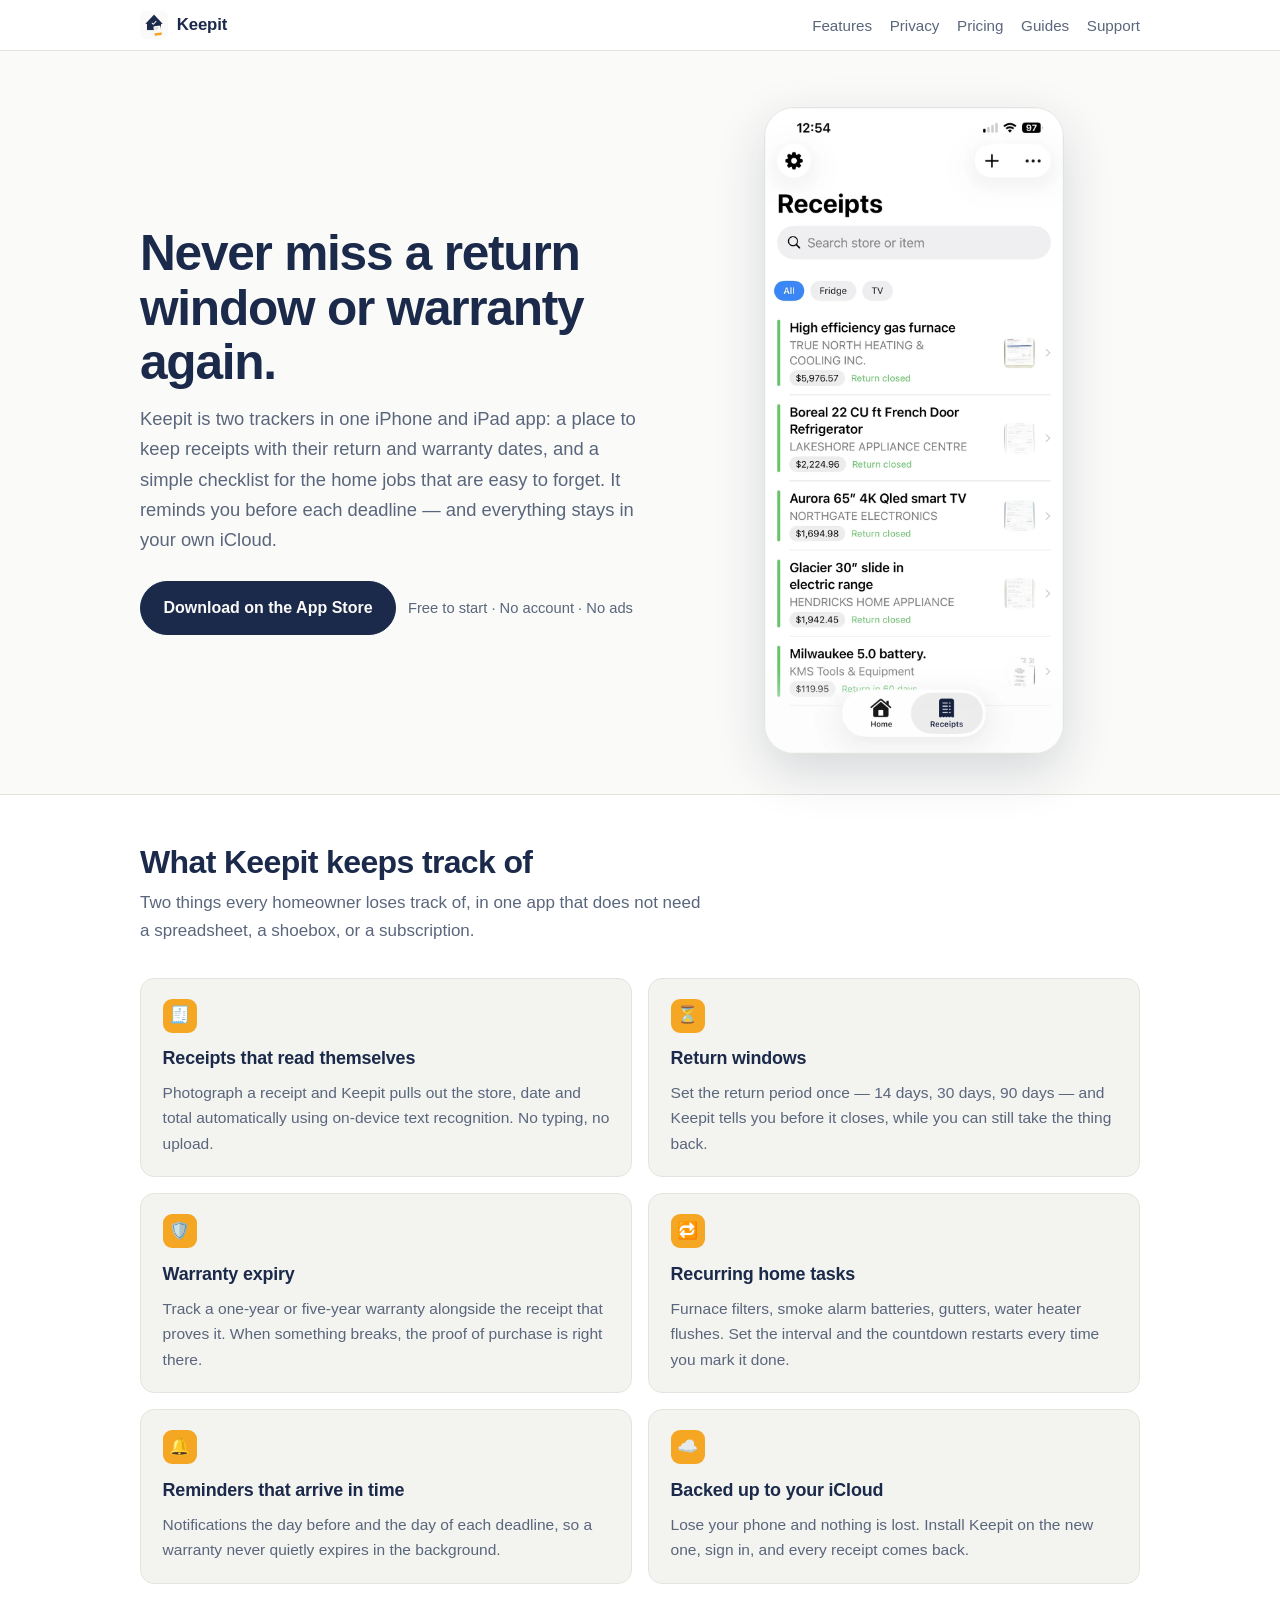
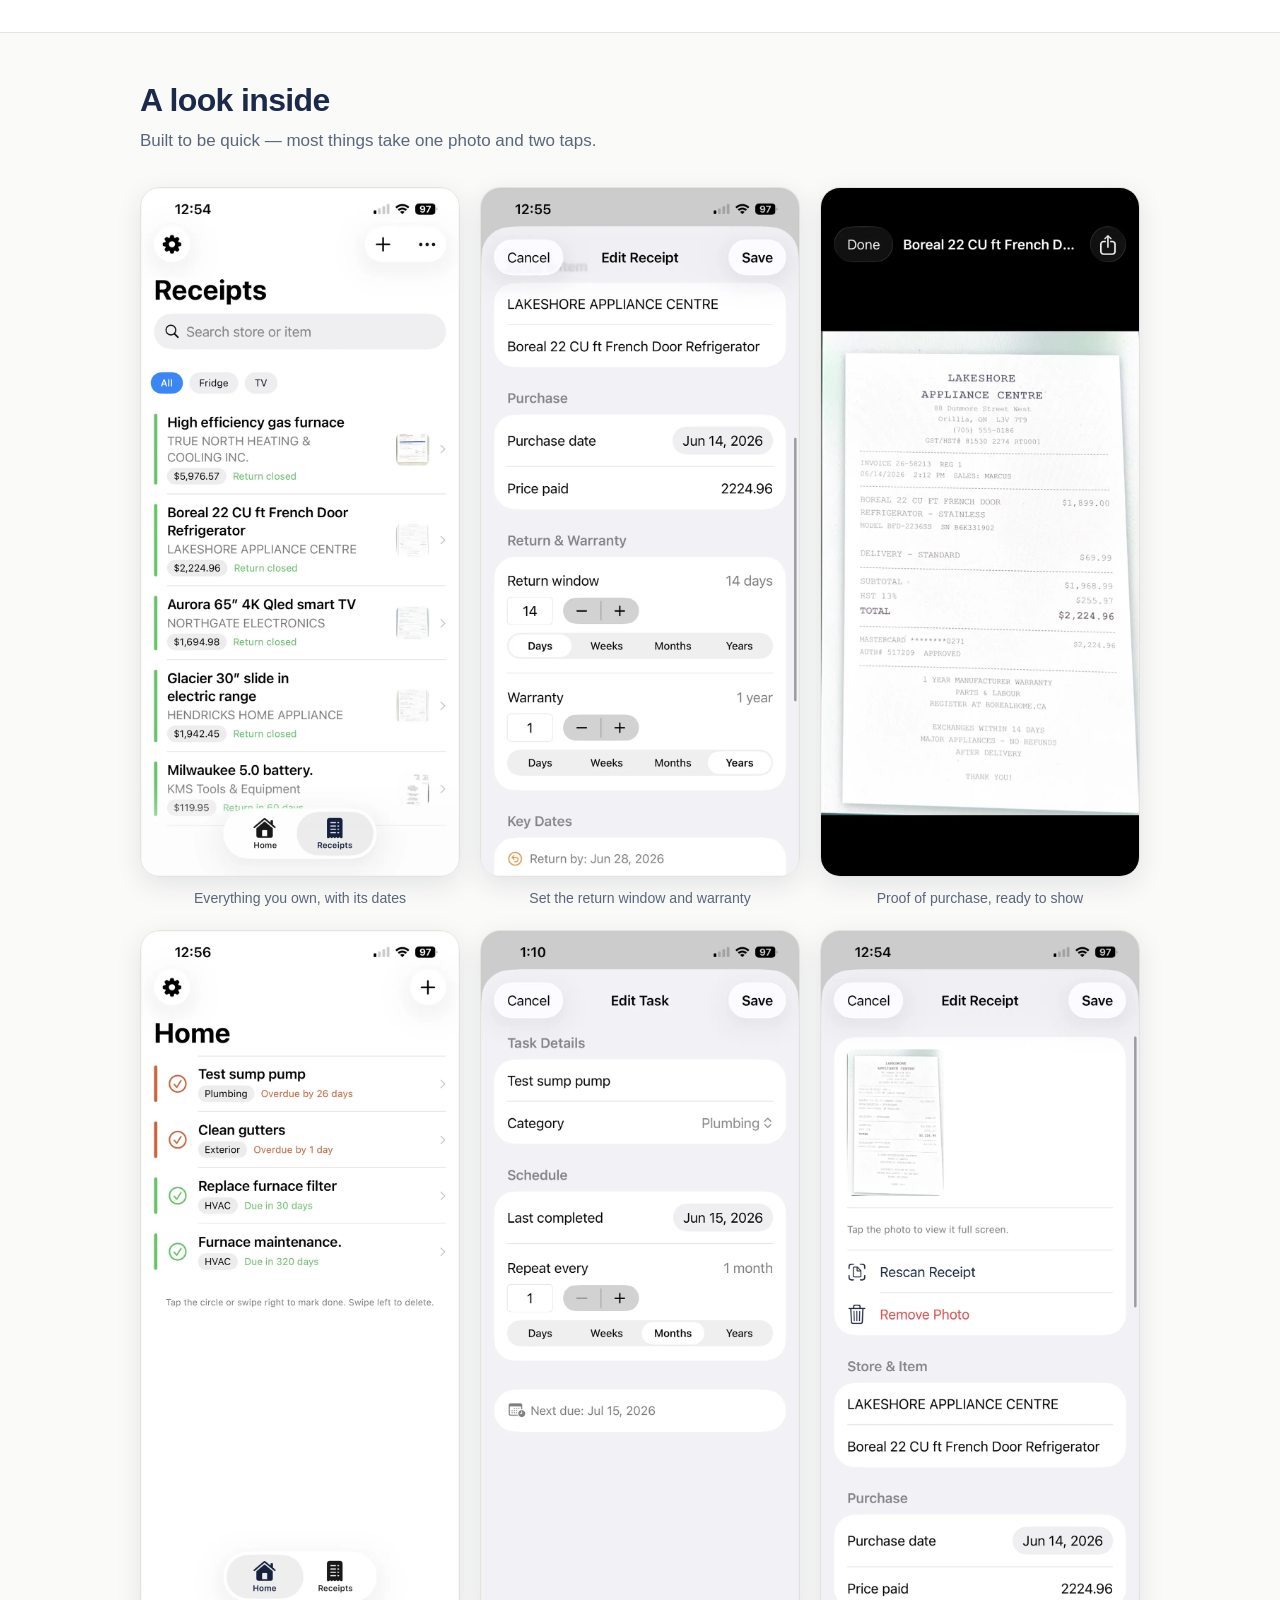
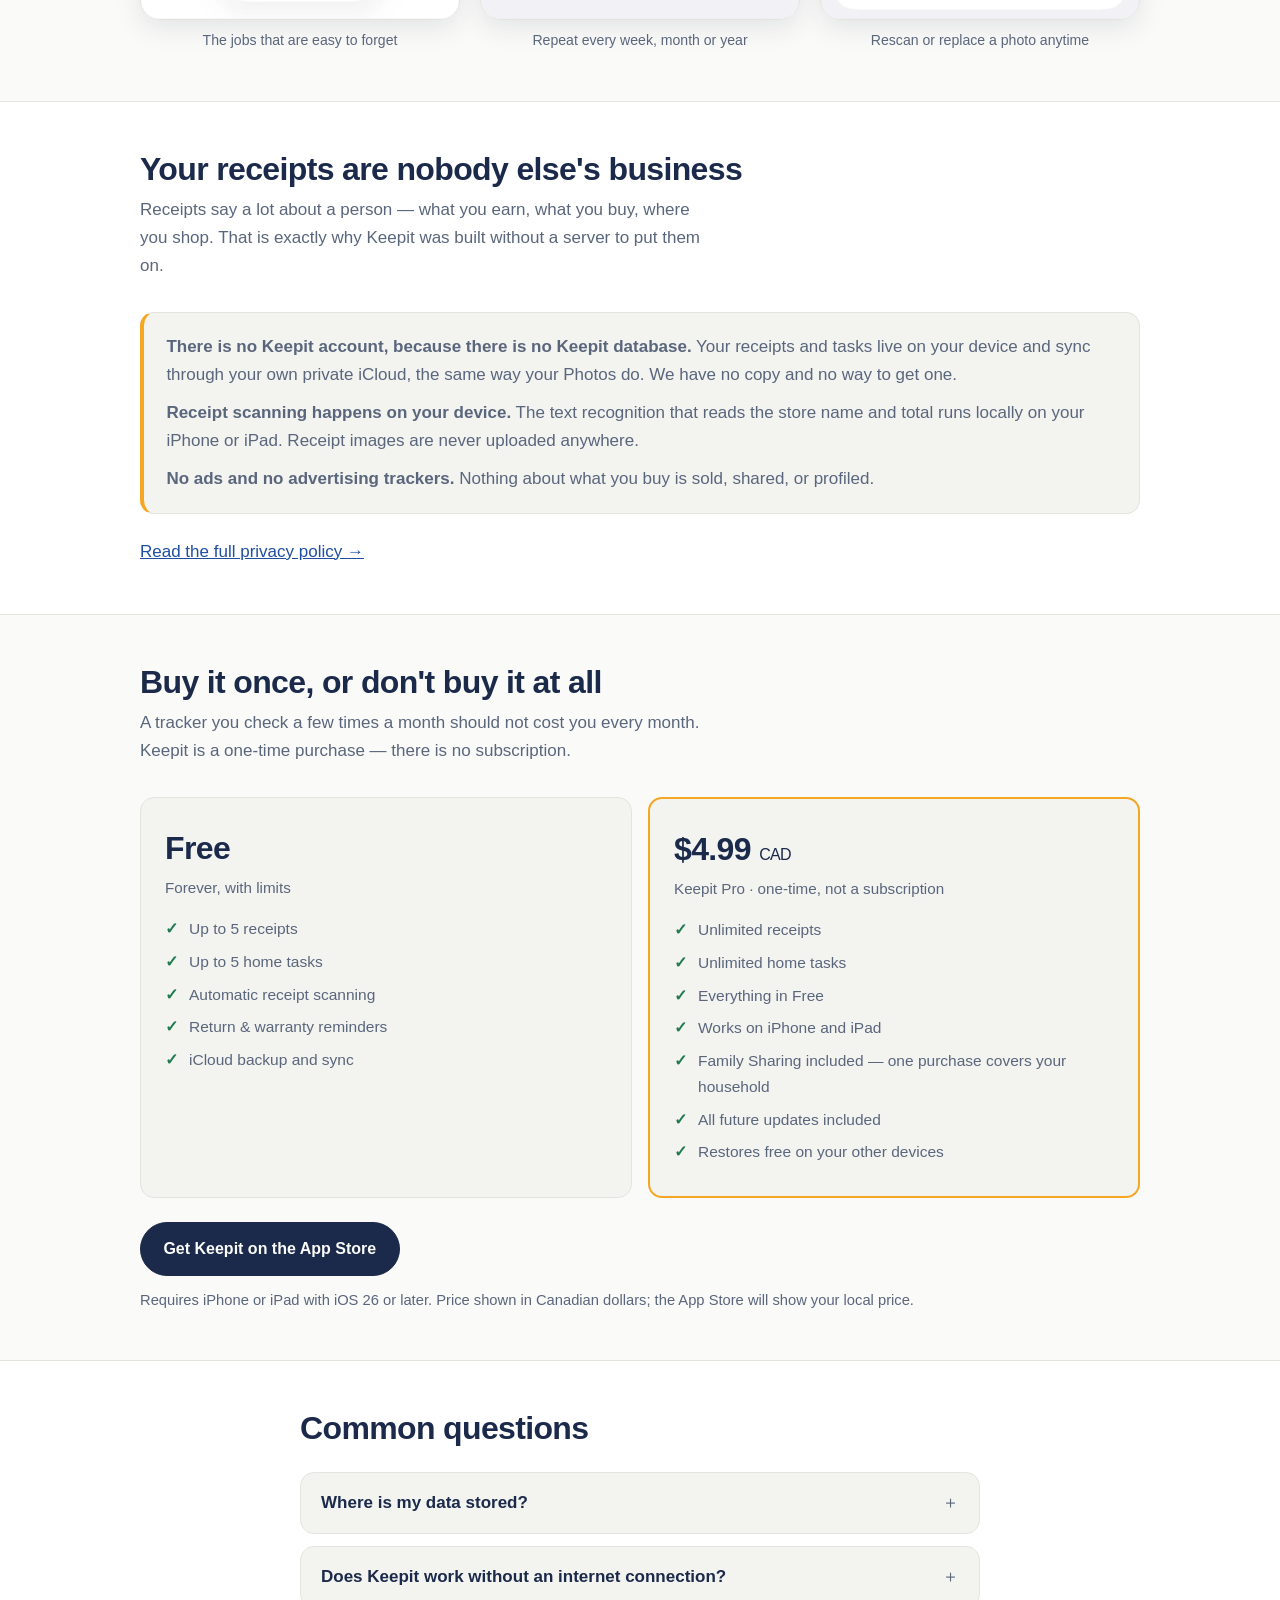
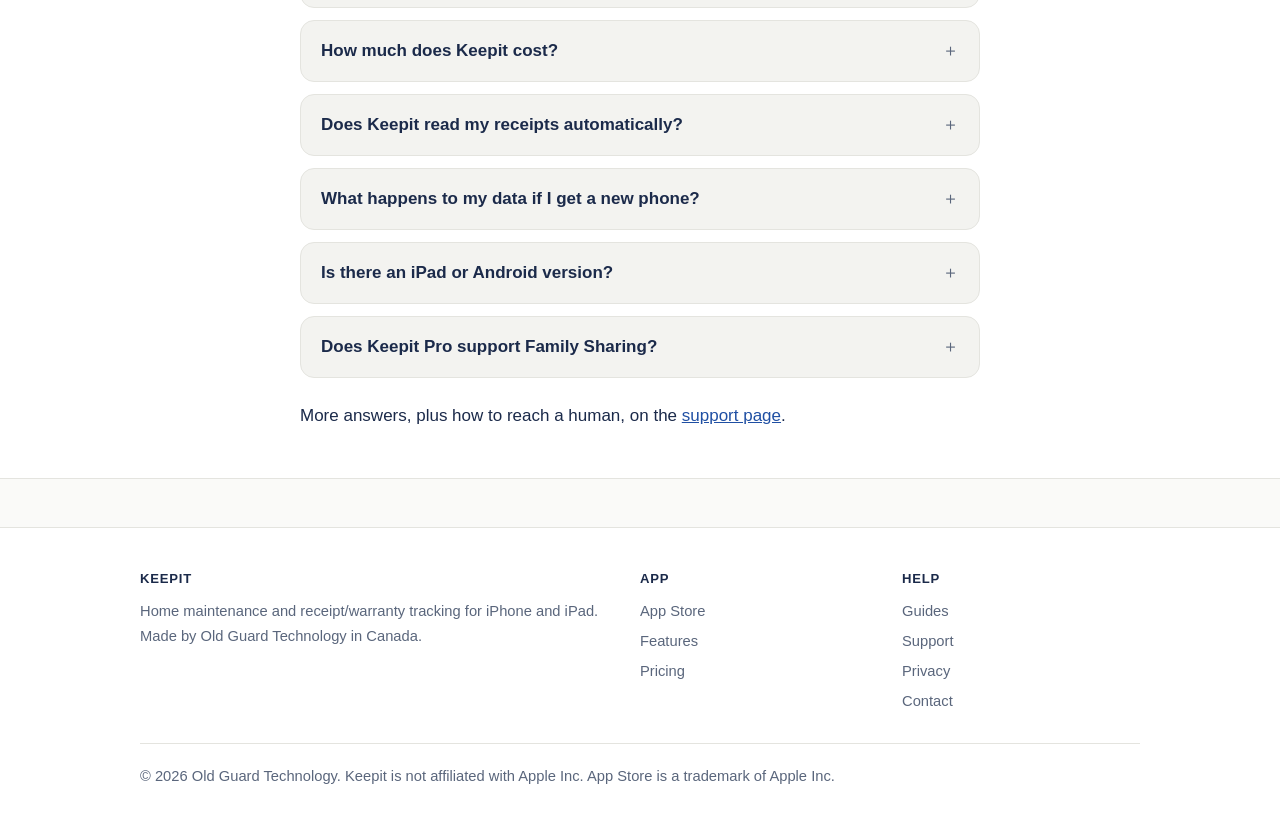
==== commit ee0adfb4: "Update site for 1.1: iPad support, iOS 26 requirement, Family Sharing - Support page: iPad is now av" ====
--- a/index.html
+++ b/index.html
@@ -4,27 +4,27 @@
 <meta charset="utf-8">
 <meta name="viewport" content="width=device-width, initial-scale=1">
 
-<title>Keepit — Home Maintenance &amp; Receipt Warranty Tracker for iPhone</title>
-<meta name="description" content="Keepit tracks your receipts, return windows, warranty expiry dates and home maintenance tasks on iPhone — and reminds you before each deadline. Everything stays in your own iCloud. Free to start.">
-<link rel="canonical" href="https://snogix.github.io/keepit-site/">
+<title>Keepit — Home Maintenance &amp; Receipt Warranty Tracker for iPhone &amp; iPad</title>
+<meta name="description" content="Keepit tracks your receipts, return windows, warranty expiry dates and home maintenance tasks on iPhone and iPad — and reminds you before each deadline. Everything stays in your own iCloud. Free to start.">
+<link rel="canonical" href="https://keepitapp.ca/">
 
 <meta name="apple-itunes-app" content="app-id=6780991390">
 <meta name="theme-color" content="#1b2a4a">
 
 <meta property="og:type" content="website">
 <meta property="og:site_name" content="Keepit">
-<meta property="og:title" content="Keepit — Home &amp; Receipt Tracker for iPhone">
+<meta property="og:title" content="Keepit — Home &amp; Receipt Tracker for iPhone &amp; iPad">
 <meta property="og:description" content="Snap a receipt, set it, and Keepit reminds you before the return window closes or the warranty runs out. Your data stays in your own iCloud.">
-<meta property="og:url" content="https://snogix.github.io/keepit-site/">
-<meta property="og:image" content="https://snogix.github.io/keepit-site/assets/img/og-image.png">
+<meta property="og:url" content="https://keepitapp.ca/">
+<meta property="og:image" content="https://keepitapp.ca/assets/img/og-image.png">
 <meta property="og:image:width" content="1200">
 <meta property="og:image:height" content="630">
-<meta property="og:image:alt" content="Keepit — Home &amp; Receipt Tracker for iPhone">
+<meta property="og:image:alt" content="Keepit — Home &amp; Receipt Tracker for iPhone &amp; iPad">
 
 <meta name="twitter:card" content="summary_large_image">
-<meta name="twitter:title" content="Keepit — Home &amp; Receipt Tracker for iPhone">
+<meta name="twitter:title" content="Keepit — Home &amp; Receipt Tracker for iPhone &amp; iPad">
 <meta name="twitter:description" content="Never miss a return window, warranty expiry, or furnace filter again.">
-<meta name="twitter:image" content="https://snogix.github.io/keepit-site/assets/img/og-image.png">
+<meta name="twitter:image" content="https://keepitapp.ca/assets/img/og-image.png">
 
 <link rel="icon" href="assets/img/icon-192.png" sizes="192x192">
 <link rel="apple-touch-icon" href="assets/img/icon-180.png">
@@ -37,12 +37,12 @@
     {
       "@type": "SoftwareApplication",
       "name": "Keepit: Home & Receipt Tracker",
-      "operatingSystem": "iOS 17.0 or later",
+      "operatingSystem": "iOS 26.0 or later / iPadOS 26.0 or later",
       "applicationCategory": "ProductivityApplication",
       "url": "https://apps.apple.com/app/id6780991390",
       "downloadUrl": "https://apps.apple.com/app/id6780991390",
-      "image": "https://snogix.github.io/keepit-site/assets/img/icon-512.png",
-      "description": "Keepit tracks receipts, return windows, warranty expiry dates and recurring home maintenance tasks on iPhone, with reminders before every deadline. All data is stored in the user's own iCloud account.",
+      "image": "https://keepitapp.ca/assets/img/icon-512.png",
+      "description": "Keepit tracks receipts, return windows, warranty expiry dates and recurring home maintenance tasks on iPhone and iPad, with reminders before every deadline. All data is stored in the user's own iCloud account.",
       "offers": [
         { "@type": "Offer", "price": "0", "priceCurrency": "CAD", "name": "Free" },
         { "@type": "Offer", "price": "4.99", "priceCurrency": "CAD", "name": "Keepit Pro (one-time)" }
@@ -50,7 +50,7 @@
       "author": {
         "@type": "Organization",
         "name": "Old Guard Technology",
-        "url": "https://snogix.github.io/keepit-site/"
+        "url": "https://keepitapp.ca/"
       }
     },
     {
@@ -59,7 +59,7 @@
         {
           "@type": "Question",
           "name": "Where is my data stored?",
-          "acceptedAnswer": { "@type": "Answer", "text": "On your iPhone and in your own private iCloud account. Keepit has no servers and no accounts, so nobody else - including us - can see your receipts or tasks." }
+          "acceptedAnswer": { "@type": "Answer", "text": "On your iPhone or iPad and in your own private iCloud account. Keepit has no servers and no accounts, so nobody else - including us - can see your receipts or tasks." }
         },
         {
           "@type": "Question",
@@ -74,12 +74,17 @@
         {
           "@type": "Question",
           "name": "Does Keepit read my receipts automatically?",
-          "acceptedAnswer": { "@type": "Answer", "text": "Yes. Photograph a receipt and Keepit uses on-device text recognition to pull out the store name, date and total. The scanning happens entirely on your iPhone - no image is ever uploaded." }
+          "acceptedAnswer": { "@type": "Answer", "text": "Yes. Photograph a receipt and Keepit uses on-device text recognition to pull out the store name, date and total. The scanning happens entirely on your device - no image is ever uploaded." }
         },
         {
           "@type": "Question",
           "name": "What happens to my data if I get a new phone?",
           "acceptedAnswer": { "@type": "Answer", "text": "Install Keepit and sign in to the same Apple Account. Your receipts and tasks sync back down from iCloud automatically within a few minutes." }
+        },
+        {
+          "@type": "Question",
+          "name": "Does Keepit Pro support Family Sharing?",
+          "acceptedAnswer": { "@type": "Answer", "text": "Yes. Once one member of your Family Sharing group buys Keepit Pro, everyone else in the group gets it too, at no extra cost. Each person's receipts and tasks still stay private in their own iCloud." }
         }
       ]
     }
@@ -114,9 +119,9 @@
       <div>
         <h1>Never miss a return window or warranty again.</h1>
         <p class="lede">
-          Keepit is two trackers in one iPhone app: a place to keep receipts with
-          their return and warranty dates, and a simple checklist for the home jobs
-          that are easy to forget. It reminds you before each deadline — and
+          Keepit is two trackers in one iPhone and iPad app: a place to keep receipts
+          with their return and warranty dates, and a simple checklist for the home
+          jobs that are easy to forget. It reminds you before each deadline — and
           everything stays in your own iCloud.
         </p>
         <div class="btn-row">
@@ -234,12 +239,12 @@
 
       <div class="callout">
         <p><strong>There is no Keepit account, because there is no Keepit database.</strong>
-           Your receipts and tasks live on your iPhone and sync through your own
+           Your receipts and tasks live on your device and sync through your own
            private iCloud, the same way your Photos do. We have no copy and no way
            to get one.</p>
-        <p><strong>Receipt scanning happens on your phone.</strong> The text
+        <p><strong>Receipt scanning happens on your device.</strong> The text
            recognition that reads the store name and total runs locally on your
-           device. Receipt images are never uploaded anywhere.</p>
+           iPhone or iPad. Receipt images are never uploaded anywhere.</p>
         <p><strong>No ads and no advertising trackers.</strong> Nothing about what
            you buy is sold, shared, or profiled.</p>
       </div>
@@ -276,6 +281,8 @@
             <li>Unlimited receipts</li>
             <li>Unlimited home tasks</li>
             <li>Everything in Free</li>
+            <li>Works on iPhone and iPad</li>
+            <li>Family Sharing included — one purchase covers your household</li>
             <li>All future updates included</li>
             <li>Restores free on your other devices</li>
           </ul>
@@ -286,8 +293,8 @@
         <a class="btn" href="https://apps.apple.com/app/id6780991390">Get Keepit on the App Store</a>
       </p>
       <p class="price-note" style="margin-top:.75rem;">
-        Requires iPhone with iOS 17 or later. Price shown in Canadian dollars; the
-        App Store will show your local price.
+        Requires iPhone or iPad with iOS 26 or later. Price shown in Canadian
+        dollars; the App Store will show your local price.
       </p>
     </div>
   </section>
@@ -300,9 +307,9 @@
 
         <details>
           <summary>Where is my data stored?</summary>
-          <div class="body"><p>On your iPhone and in your own private iCloud account.
-            Keepit has no servers and no accounts, so nobody else — including us —
-            can see your receipts or tasks.</p></div>
+          <div class="body"><p>On your iPhone or iPad and in your own private iCloud
+            account. Keepit has no servers and no accounts, so nobody else — including
+            us — can see your receipts or tasks.</p></div>
         </details>
 
         <details>
@@ -322,7 +329,7 @@
           <summary>Does Keepit read my receipts automatically?</summary>
           <div class="body"><p>Yes. Photograph a receipt and Keepit uses on-device
             text recognition to pull out the store name, date and total. The scanning
-            happens entirely on your iPhone — no image is ever uploaded. You can
+            happens entirely on your device — no image is ever uploaded. You can
             always correct anything it gets wrong.</p></div>
         </details>
 
@@ -335,9 +342,20 @@
 
         <details>
           <summary>Is there an iPad or Android version?</summary>
-          <div class="body"><p>Keepit is iPhone-only today. iPad support is the next
-            major update. There is no Android version planned — Keepit relies on
-            iCloud and Apple's on-device text recognition to keep your data private.</p></div>
+          <div class="body"><p>Yes on iPad — Keepit runs natively there, with layouts
+            built for the larger screen rather than a stretched phone view. One
+            purchase of Keepit Pro covers both your iPhone and iPad. There is no
+            Android version planned — Keepit relies on iCloud and Apple's on-device
+            text recognition to keep your data private.</p></div>
+        </details>
+
+        <details>
+          <summary>Does Keepit Pro support Family Sharing?</summary>
+          <div class="body"><p>Yes. Once one person in your Family Sharing group buys
+            Keepit Pro, everyone else in the group gets it too, at no extra cost.
+            Turn it on in Settings → your name → Family Sharing → Purchase Sharing.
+            Everyone's receipts and tasks stay private in their own iCloud — only the
+            purchase is shared.</p></div>
         </details>
 
       </div>
@@ -355,7 +373,7 @@
     <div class="cols">
       <div>
         <h4>Keepit</h4>
-        <p>Home maintenance and receipt/warranty tracking for iPhone.
+        <p>Home maintenance and receipt/warranty tracking for iPhone and iPad.
            Made by Old Guard Technology in Canada.</p>
       </div>
       <div>
@@ -372,7 +390,7 @@
           <li><a href="guides/">Guides</a></li>
           <li><a href="support/">Support</a></li>
           <li><a href="privacy/">Privacy</a></li>
-          <li><a href="mailto:keepit_support@oldguardtech.ca">Contact</a></li>
+          <li><a href="mailto:support@keepitapp.ca">Contact</a></li>
         </ul>
       </div>
     </div>
